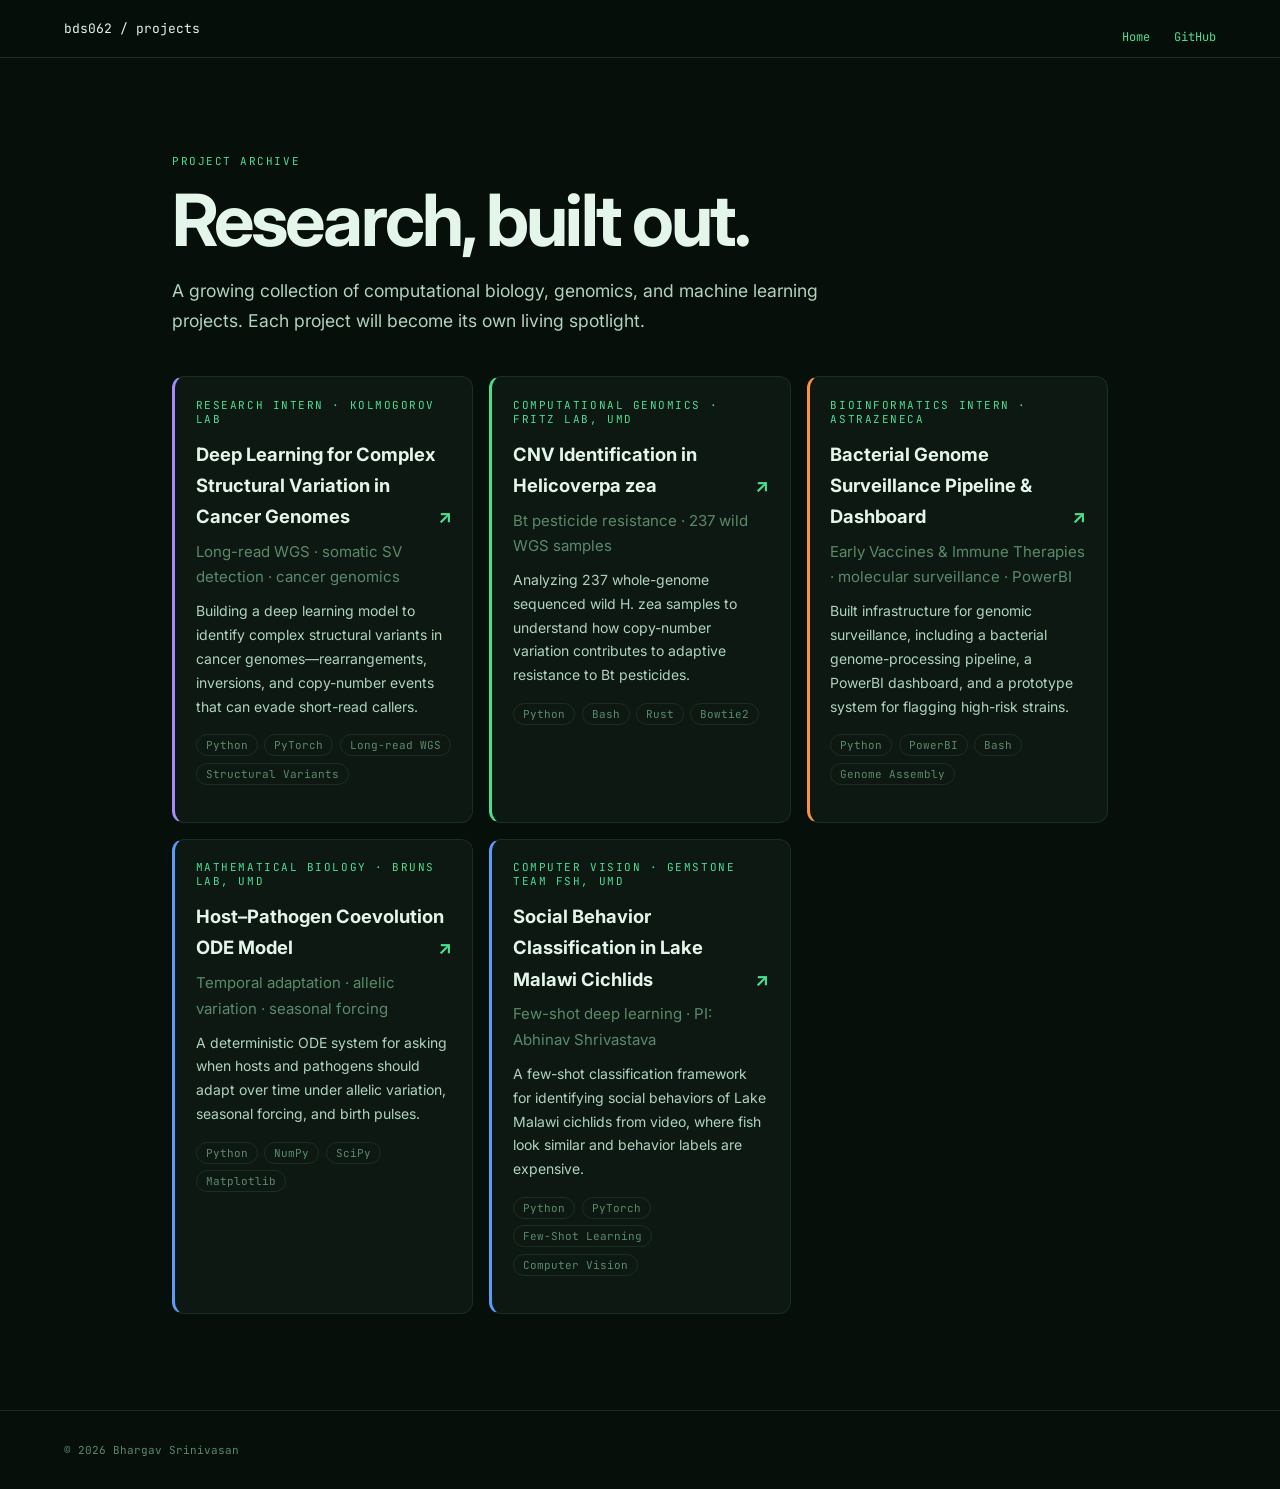
==== projects/index.html @ 5b666964 "bruns work" ====
<!doctype html>
<html lang="en"><head><meta charset="utf-8"><meta name="viewport" content="width=device-width,initial-scale=1"><title>Projects · Bhargav Srinivasan</title><link rel="preconnect" href="https://fonts.googleapis.com"><link rel="preconnect" href="https://fonts.gstatic.com" crossorigin><link href="https://fonts.googleapis.com/css2?family=Inter:wght@300;400;500;600&family=JetBrains+Mono:wght@300;400;500&display=swap" rel="stylesheet"><link rel="stylesheet" href="../assets/css/projects.css"></head><body data-project-data="data/projects.json"><nav class="site-nav"><a class="brand" href="../">bds062 / projects</a><div class="links"><a href="../">Home</a><a href="https://github.com/bds062">GitHub</a></div></nav><main class="page"><p class="eyebrow">Project archive</p><h1>Research, built out.</h1><p class="lede">A growing collection of computational biology, genomics, and machine learning projects. Each project will become its own living spotlight.</p><div class="project-grid" data-project-app></div></main><footer>© 2026 Bhargav Srinivasan</footer><script src="../assets/js/projects.js"></script></body></html>
---- assets/css/projects.css ----
:root {
  --bg:#070f0b; --surface:#0e1812; --surface-2:#121f17; --border:#1a2e21;
  --muted:#5a8a6a; --body:#b0d4bc; --bright:#e4f5ea; --accent:#4ade91;
  --blue:#5b9cf6; --orange:#fb923c; --purple:#a78bfa;
  --sans:Inter,system-ui,sans-serif; --mono:'JetBrains Mono',monospace;
}
*{box-sizing:border-box} html{scroll-behavior:smooth} body{margin:0;background:var(--bg);color:var(--body);font:15px/1.7 var(--sans)}
a{color:var(--accent);text-decoration:none} a:hover{text-decoration:underline}
.site-nav{height:58px;padding:0 clamp(1.25rem,5vw,4rem);display:flex;align-items:center;justify-content:space-between;border-bottom:1px solid var(--border);background:rgba(7,15,11,.9);position:sticky;top:0;z-index:2;backdrop-filter:blur(12px)}
.site-nav .brand{color:var(--bright);font:13px var(--mono)} .site-nav .links{display:flex;gap:1.5rem;font:12px var(--mono);color:var(--muted)}
.page{max-width:1000px;margin:0 auto;padding:clamp(3rem,8vw,6rem) clamp(1.25rem,5vw,2rem)}
.eyebrow{color:var(--accent);font:11px var(--mono);letter-spacing:.14em;text-transform:uppercase;margin:0 0 .8rem}.muted{color:var(--muted)}
h1{max-width:800px;color:var(--bright);font-size:clamp(2.2rem,6vw,4.5rem);line-height:1.08;letter-spacing:-.04em;margin:.25rem 0 1rem}h2{color:var(--bright);font-size:1.45rem;margin:2.5rem 0 .7rem}p{max-width:720px}.lede{font-size:1.1rem;color:var(--body);max-width:680px}.meta{display:flex;flex-wrap:wrap;gap:.7rem 1.3rem;color:var(--muted);font:12px var(--mono);margin:1.5rem 0}.meta .status{color:var(--accent)}
.project-grid{display:grid;grid-template-columns:repeat(auto-fit,minmax(270px,1fr));gap:1rem;margin-top:2.5rem}.project-card{display:block;background:var(--surface);border:1px solid var(--border);border-radius:12px;padding:1.3rem;color:var(--body);transition:.2s}.project-card:hover{border-color:var(--accent);background:var(--surface-2);text-decoration:none;transform:translateY(-2px)}.project-card h2{margin:.35rem 0 .4rem;font-size:1.15rem}.project-card p{font-size:14px;margin:.6rem 0 1rem}.project-card .arrow{float:right;color:var(--accent)}
.project-card.purple{border-left:3px solid var(--purple)}.project-card.green{border-left:3px solid var(--accent)}.project-card.orange{border-left:3px solid var(--orange)}.project-card.blue{border-left:3px solid var(--blue)}
.tags{display:flex;flex-wrap:wrap;gap:.4rem;margin:1rem 0}.tag{border:1px solid var(--border);border-radius:999px;padding:3px 9px;color:var(--muted);font:11px var(--mono)}.back{display:inline-block;margin-bottom:2.5rem;font:12px var(--mono)}.spotlight{border-top:1px solid var(--border);padding-top:2rem}.highlights{padding-left:1.2rem}.highlights li{margin:.45rem 0}.links{display:flex;flex-wrap:wrap;gap:1rem;margin-top:1rem}.button{display:inline-block;border:1px solid var(--accent);border-radius:7px;padding:7px 13px;font:12px var(--mono)}.button:hover{background:var(--accent);color:var(--bg);text-decoration:none}.empty-media{border:1px dashed var(--border);border-radius:10px;color:var(--muted);padding:2rem;margin-top:1.5rem;font:12px var(--mono)}footer{border-top:1px solid var(--border);padding:2rem clamp(1.25rem,5vw,4rem);color:var(--muted);font:11px var(--mono)}

.media-grid{display:grid;grid-template-columns:repeat(auto-fit,minmax(240px,1fr));gap:1rem;margin-top:1.2rem}.media-card{display:block;background:var(--surface);border:1px solid var(--border);border-radius:10px;overflow:hidden;color:var(--body)}.media-card:hover{border-color:var(--accent);text-decoration:none}.media-card img{display:block;width:100%;aspect-ratio:1/1;object-fit:cover;background:#000}.media-card figcaption,.media-card .pdf-card{padding:.8rem 1rem;font:12px/1.5 var(--mono)}.pdf-card{min-height:120px;display:flex;align-items:center;justify-content:center;color:var(--accent)}
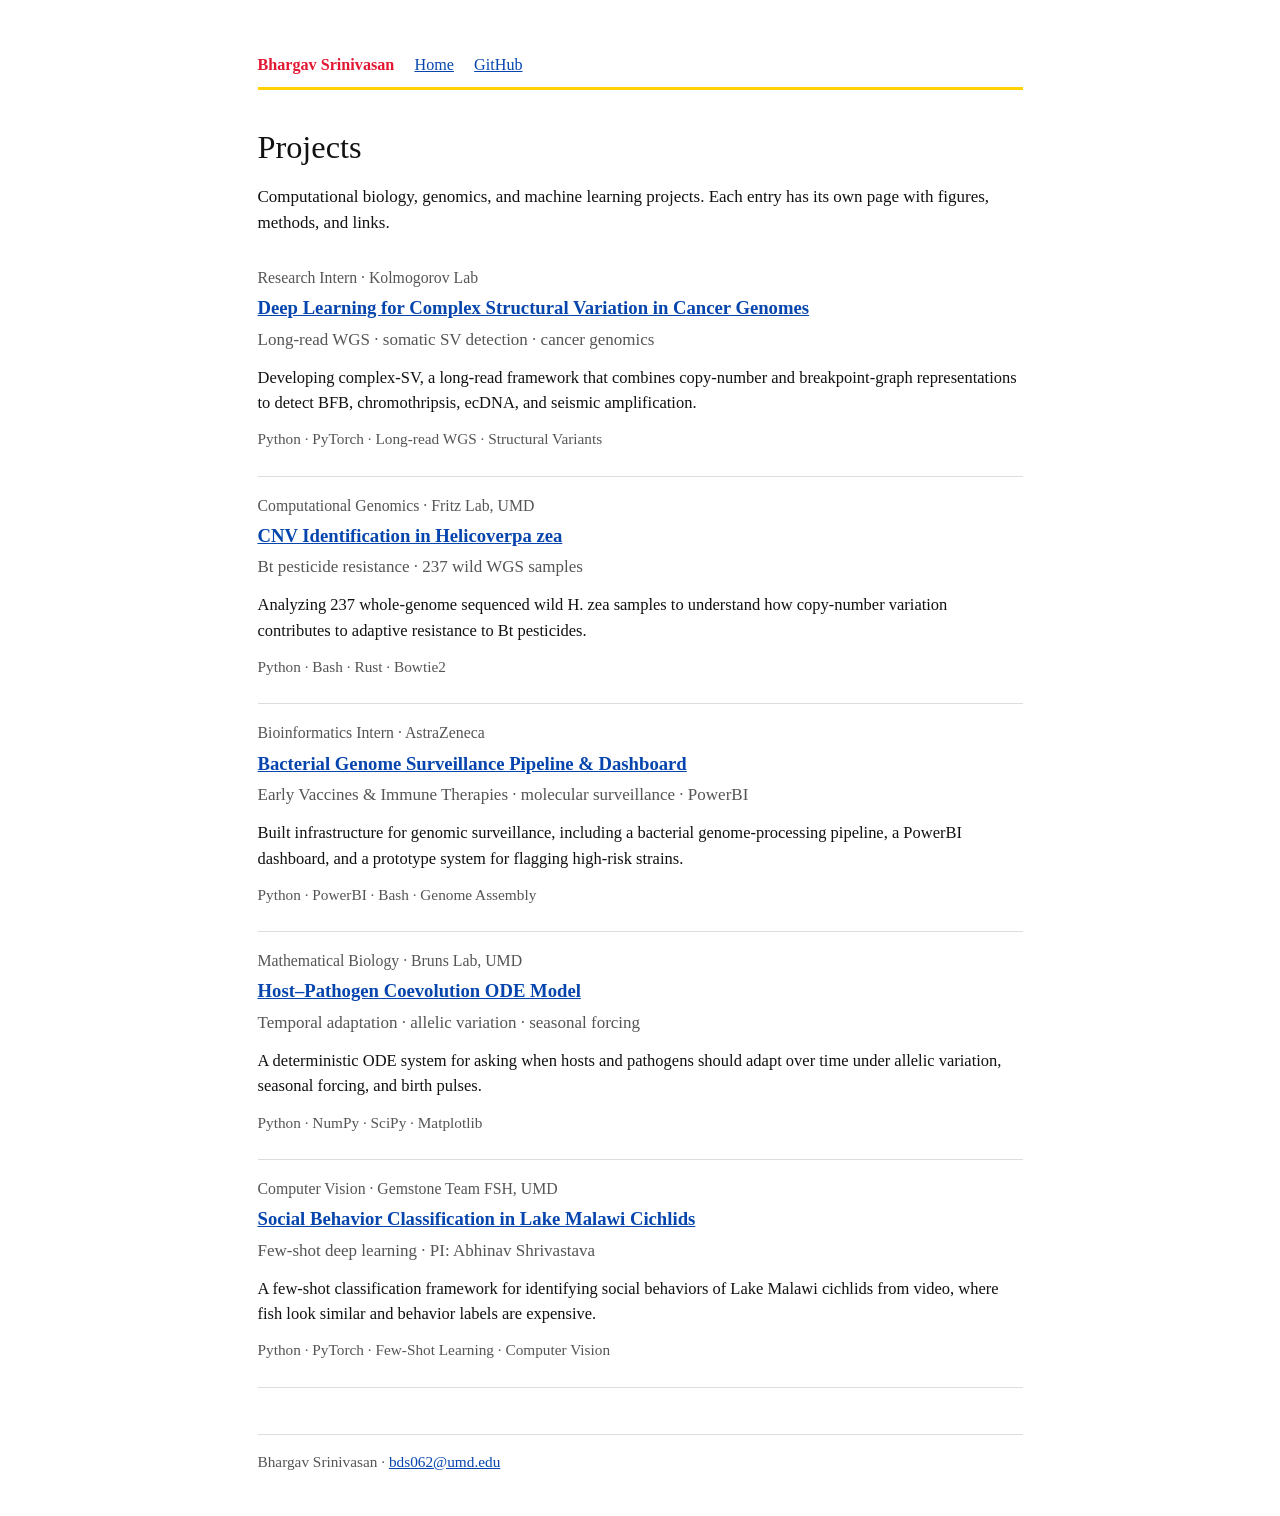
==== commit cdf1c9c7: "new format + RawMod poster" ====
--- a/projects/index.html
+++ b/projects/index.html
@@ -1,2 +1,34 @@
-<!doctype html>
-<html lang="en"><head><meta charset="utf-8"><meta name="viewport" content="width=device-width,initial-scale=1"><title>Projects · Bhargav Srinivasan</title><link rel="preconnect" href="https://fonts.googleapis.com"><link rel="preconnect" href="https://fonts.gstatic.com" crossorigin><link href="https://fonts.googleapis.com/css2?family=Inter:wght@300;400;500;600&family=JetBrains+Mono:wght@300;400;500&display=swap" rel="stylesheet"><link rel="stylesheet" href="../assets/css/projects.css"></head><body data-project-data="data/projects.json"><nav class="site-nav"><a class="brand" href="../">bds062 / projects</a><div class="links"><a href="../">Home</a><a href="https://github.com/bds062">GitHub</a></div></nav><main class="page"><p class="eyebrow">Project archive</p><h1>Research, built out.</h1><p class="lede">A growing collection of computational biology, genomics, and machine learning projects. Each project will become its own living spotlight.</p><div class="project-grid" data-project-app></div></main><footer>© 2026 Bhargav Srinivasan</footer><script src="../assets/js/projects.js"></script></body></html>
+<!DOCTYPE html>
+<html lang="en">
+<head>
+<meta charset="utf-8">
+<meta name="viewport" content="width=device-width, initial-scale=1">
+<title>Projects &middot; Bhargav Srinivasan</title>
+<link rel="stylesheet" href="../assets/css/style.css">
+</head>
+<body data-project-data="data/projects.json">
+
+<nav class="site-nav">
+  <span class="brand">Bhargav Srinivasan</span>
+  <span class="links">
+    <a href="../">Home</a>
+    <a href="https://github.com/bds062">GitHub</a>
+  </span>
+</nav>
+
+<main class="page">
+  <h1>Projects</h1>
+  <p>
+    Computational biology, genomics, and machine learning projects. Each entry has its own page
+    with figures, methods, and links.
+  </p>
+  <div class="project-grid" data-project-app></div>
+</main>
+
+<footer>
+  Bhargav Srinivasan &middot; <a href="mailto:bds062@umd.edu">bds062@umd.edu</a>
+</footer>
+
+<script src="../assets/js/projects.js"></script>
+</body>
+</html>
--- a/assets/css/style.css
+++ b/assets/css/style.css
@@ -0,0 +1,223 @@
+/* Site-wide styles. Plain and static — no build step, no JavaScript. */
+
+/* University of Maryland colors: red #E21833, gold #FFD200. */
+:root {
+  --umd-red: #E21833;
+  --umd-gold: #FFD200;
+  --rule: #ddd;
+  --dim: #555;
+}
+
+body {
+  max-width: 45em;
+  margin: 2.5em auto;
+  padding: 0 1.25em;
+  font-family: Georgia, "Times New Roman", Times, serif;
+  font-size: 17px;
+  line-height: 1.55;
+  color: #111;
+  background: #fff;
+}
+
+a { color: #0645ad; }
+a:visited { color: #663366; }
+
+h1 {
+  font-size: 1.9em;
+  font-weight: normal;
+  margin: 0 0 0.1em;
+}
+
+h2 {
+  font-size: 1.2em;
+  margin: 2.2em 0 0.6em;
+  padding-bottom: 0.2em;
+  border-bottom: 2px solid var(--umd-red);
+}
+
+h3 {
+  font-size: 1.03em;
+  margin: 1.5em 0 0.3em;
+}
+
+p { margin: 0.7em 0; }
+
+ul { padding-left: 1.4em; }
+li { margin: 0.35em 0; }
+
+hr {
+  border: 0;
+  border-top: 1px solid #ddd;
+  margin: 2em 0;
+}
+
+img, video { max-width: 100%; height: auto; }
+
+/* Header block on the homepage. */
+.masthead {
+  display: flex;
+  align-items: center;
+  gap: 1.2em;
+}
+.portrait {
+  flex: 0 0 auto;
+  width: 130px;
+  height: 130px;
+  object-fit: cover;
+  border: 3px solid var(--umd-red);
+}
+.masthead-text { flex: 1 1 auto; }
+.umd-logo {
+  display: block;
+  width: 210px;
+  height: auto;
+  margin-top: 0.6em;
+}
+@media (max-width: 34em) {
+  .masthead { display: block; }
+  .portrait { margin-bottom: 0.9em; }
+}
+
+.subtitle {
+  font-size: 1.05em;
+  color: #444;
+  margin: 0 0 0.8em;
+}
+
+.contact {
+  margin: 0.8em 0 0;
+  font-size: 0.95em;
+}
+
+.nav {
+  position: sticky;
+  top: 0;
+  margin: 0.7em 0 0;
+  padding: 0.7em 0;
+  background: #fff;
+  border-bottom: 3px solid var(--umd-gold);
+  font-size: 0.95em;
+  z-index: 10;
+}
+.nav a { margin-right: 1em; }
+
+/* Reverse-chronological entry lists: research, publications, awards. */
+.entry { margin: 1.4em 0; }
+.entry-title { font-weight: bold; }
+.entry-meta {
+  color: #555;
+  font-size: 0.93em;
+  font-style: italic;
+}
+.entry p { margin: 0.35em 0; }
+
+.entry-figure { margin: 0.9em 0; }
+.entry-figure img,
+.entry-figure video {
+  display: block;
+  width: 100%;
+  border: 1px solid #ddd;
+  background: #fff;
+}
+.entry-figure figcaption {
+  color: #555;
+  font-size: 0.9em;
+  font-style: italic;
+  margin-top: 0.35em;
+}
+
+.pubs { list-style: none; padding-left: 0; }
+.pubs li { margin: 0.9em 0; }
+.venue { color: #555; font-style: italic; }
+.note { color: #555; font-size: 0.93em; }
+
+footer {
+  margin-top: 3em;
+  padding-top: 1em;
+  border-top: 1px solid #ddd;
+  color: #555;
+  font-size: 0.9em;
+}
+
+/* ── Project pages (rendered by assets/js/projects.js) ────────── */
+
+.site-nav {
+  position: sticky;
+  top: 0;
+  margin-bottom: 2em;
+  padding: 0.6em 0;
+  background: #fff;
+  border-bottom: 3px solid var(--umd-gold);
+  font-size: 0.95em;
+  z-index: 10;
+}
+.site-nav .brand {
+  margin-right: 1em;
+  font-weight: bold;
+  color: var(--umd-red);
+}
+.site-nav .links { display: inline; }
+.site-nav .links a { margin-right: 1em; }
+
+.page { margin: 0; }
+.eyebrow { color: #555; font-size: 0.93em; margin: 0; }
+.muted { color: #555; }
+.lede { margin: 0.7em 0 1em; }
+.meta { color: #555; font-size: 0.93em; margin: 0.4em 0; }
+.meta span { margin-right: 1em; }
+
+.project-card {
+  display: block;
+  padding: 1em 0;
+  border-bottom: 1px solid #ddd;
+  color: inherit;
+  text-decoration: none;
+}
+.project-card h2 {
+  font-size: 1.1em;
+  margin: 0.2em 0;
+  padding: 0;
+  border: 0;
+  color: #0645ad;
+  text-decoration: underline;
+}
+.project-card p { font-size: 0.97em; }
+.project-card .arrow { display: none; }
+
+.tags { color: #555; font-size: 0.9em; margin: 0.5em 0; }
+.tag:not(:last-child)::after { content: " · "; }
+
+.back { display: inline-block; margin-bottom: 1.5em; }
+.spotlight-banner {
+  display: block;
+  width: 100%;
+  max-height: 320px;
+  object-fit: cover;
+  border: 1px solid #ddd;
+  margin-bottom: 1.5em;
+}
+.spotlight { margin-top: 1.5em; }
+.highlights li { margin: 0.4em 0; }
+
+.links a { margin-right: 1em; }
+.empty-media { color: #555; font-style: italic; margin: 1.2em 0; }
+
+.media-card {
+  display: block;
+  margin: 1.5em 0;
+  color: inherit;
+}
+.media-card img,
+.media-card video {
+  display: block;
+  width: 100%;
+  border: 1px solid #ddd;
+  background: #fff;
+}
+.media-card figcaption {
+  color: #555;
+  font-size: 0.9em;
+  font-style: italic;
+  margin-top: 0.35em;
+}
+.media-grid--dense .media-card { margin: 1em 0; }
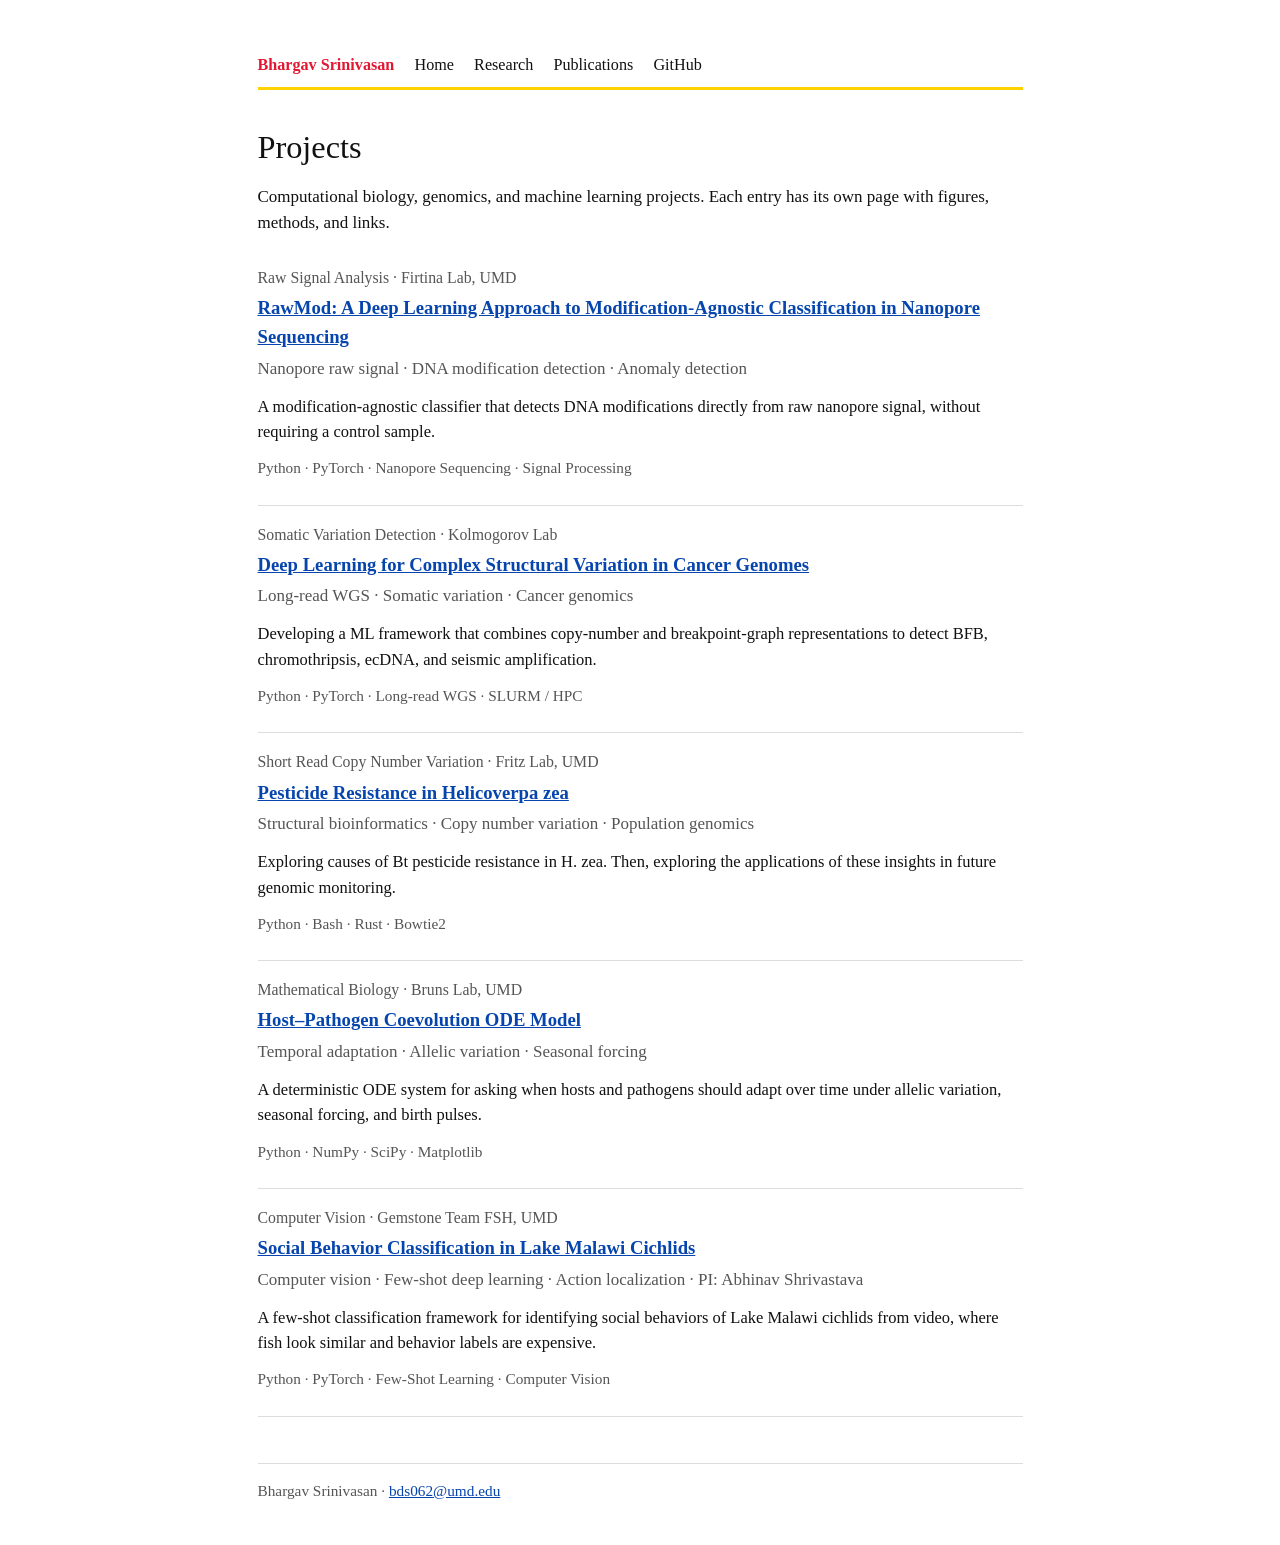
==== commit 8f594ebc: "updated banner + cv4e submission" ====
--- a/projects/index.html
+++ b/projects/index.html
@@ -11,7 +11,9 @@
 <nav class="site-nav">
   <span class="brand">Bhargav Srinivasan</span>
   <span class="links">
-    <a href="../">Home</a>
+    <a href="../index.html">Home</a>
+    <a href="../research.html">Research</a>
+    <a href="../publications.html">Publications</a>
     <a href="https://github.com/bds062">GitHub</a>
   </span>
 </nav>
--- a/assets/css/style.css
+++ b/assets/css/style.css
@@ -98,8 +98,32 @@
   border-bottom: 3px solid var(--umd-gold);
   font-size: 0.95em;
   z-index: 10;
-}
-.nav a { margin-right: 1em; }
+  display: flex;
+  flex-wrap: wrap;
+  column-gap: 1.5em;
+  row-gap: 0.3em;
+}
+.nav a {
+  color: #111;
+  text-decoration: none;
+  padding-bottom: 0.15em;
+  border-bottom: 2px solid transparent;
+}
+.nav a:hover { border-bottom-color: var(--umd-red); }
+.nav a.current {
+  font-weight: bold;
+  border-bottom-color: var(--umd-red);
+}
+
+/* Secondary, in-page anchor nav (e.g. Papers / Talks / Posters). */
+.subnav {
+  position: static;
+  margin: 0 0 1.6em;
+  padding: 0;
+  background: transparent;
+  border-bottom: none;
+}
+.subnav a { font-size: 0.93em; }
 
 /* Reverse-chronological entry lists: research, publications, awards. */
 .entry { margin: 1.4em 0; }
@@ -130,6 +154,27 @@
 .pubs li { margin: 0.9em 0; }
 .venue { color: #555; font-style: italic; }
 .note { color: #555; font-size: 0.93em; }
+
+/* Minimal news list: a date and a one-line description, nothing else. */
+.news-list { list-style: none; padding-left: 0; }
+.news-item {
+  display: flex;
+  gap: 1em;
+  margin: 0.7em 0;
+  align-items: baseline;
+}
+.news-date {
+  flex: 0 0 auto;
+  width: 6em;
+  color: #555;
+  font-size: 0.9em;
+  font-style: italic;
+}
+.news-desc { margin: 0; }
+@media (max-width: 34em) {
+  .news-item { flex-direction: column; gap: 0.15em; }
+  .news-date { width: auto; }
+}
 
 footer {
   margin-top: 3em;
@@ -157,7 +202,15 @@
   color: var(--umd-red);
 }
 .site-nav .links { display: inline; }
-.site-nav .links a { margin-right: 1em; }
+.site-nav .links a {
+  margin-right: 1em;
+  color: #111;
+  text-decoration: none;
+  padding-bottom: 0.15em;
+  border-bottom: 2px solid transparent;
+}
+.site-nav .links a:hover { border-bottom-color: var(--umd-red); }
+.site-nav .links a.current { font-weight: bold; border-bottom-color: var(--umd-red); }
 
 .page { margin: 0; }
 .eyebrow { color: #555; font-size: 0.93em; margin: 0; }
